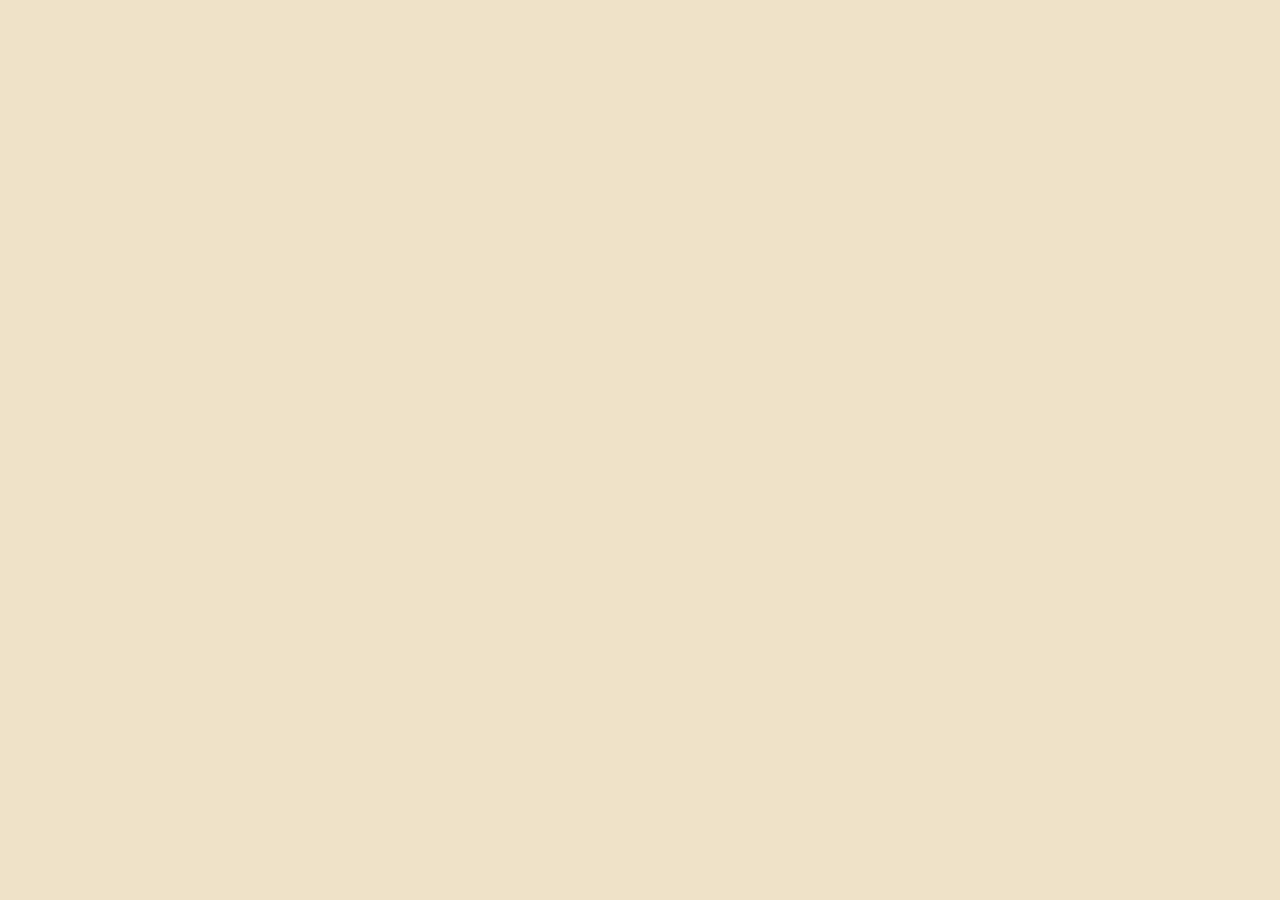
==== Index-1.html @ 39989523 "Add files via upload" ====
<!DOCTYPE html>
<html lang="fr">
<head>
    <meta charset="UTF-8">
    <meta name="viewport" content="width=device-width, initial-scale=1.0">
    <title>Agiftforyou</title>
    <link href="https://fonts.googleapis.com/css2?family=Pinyon+Script&family=Courier+Prime&display=swap" rel="stylesheet">
    <style>
        :root { --papier:#fbf3e4; --carton:#c9a36b; --encre:#3b2a1d; --rose:#d9627d; }
        * { box-sizing: border-box; }
        body { margin:0; background:#efe2c8; color:var(--encre); font-family:'Courier Prime',monospace; line-height:1.6; }
        a { color:var(--rose); }

        header.hero { text-align:center; padding:64px 20px 48px; }
        header.hero h1 { font-family:'Pinyon Script',cursive; font-size:4.5rem; margin:0; color:var(--rose); font-weight:400; }
        header.hero p { max-width:560px; margin:16px auto 28px; font-size:1.05rem; }
        .bouton { display:inline-block; background:var(--rose); color:#fff; text-decoration:none; padding:14px 30px;
                  border-radius:30px; font-size:1.05rem; box-shadow:0 6px 14px rgba(217,98,125,.35); transition:transform .2s; }
        .bouton:hover { transform:translateY(-2px); }

        section.etapes { max-width:900px; margin:0 auto; padding:24px 20px 48px; text-align:center; }
        section.etapes h2 { font-family:'Pinyon Script',cursive; font-size:2.4rem; font-weight:400; margin:0 0 24px; }
        .grille { display:grid; grid-template-columns:repeat(auto-fit, minmax(190px, 1fr)); gap:18px; }
        .carte { background:var(--papier); padding:22px 16px; border-radius:4px; box-shadow:0 6px 18px rgba(0,0,0,.12); }
        .carte .num { font-family:'Pinyon Script',cursive; font-size:2.2rem; color:var(--carton); }
        .carte h3 { margin:4px 0 6px; font-size:1rem; text-transform:uppercase; letter-spacing:.08em; }
        .carte p { margin:0; font-size:.9rem; }

        footer { text-align:center; padding:28px 20px 40px; font-size:.85rem; border-top:1px dashed var(--carton); max-width:900px; margin:0 auto; }
        footer a { margin:0 8px; }
    </style>
</head>
<body>
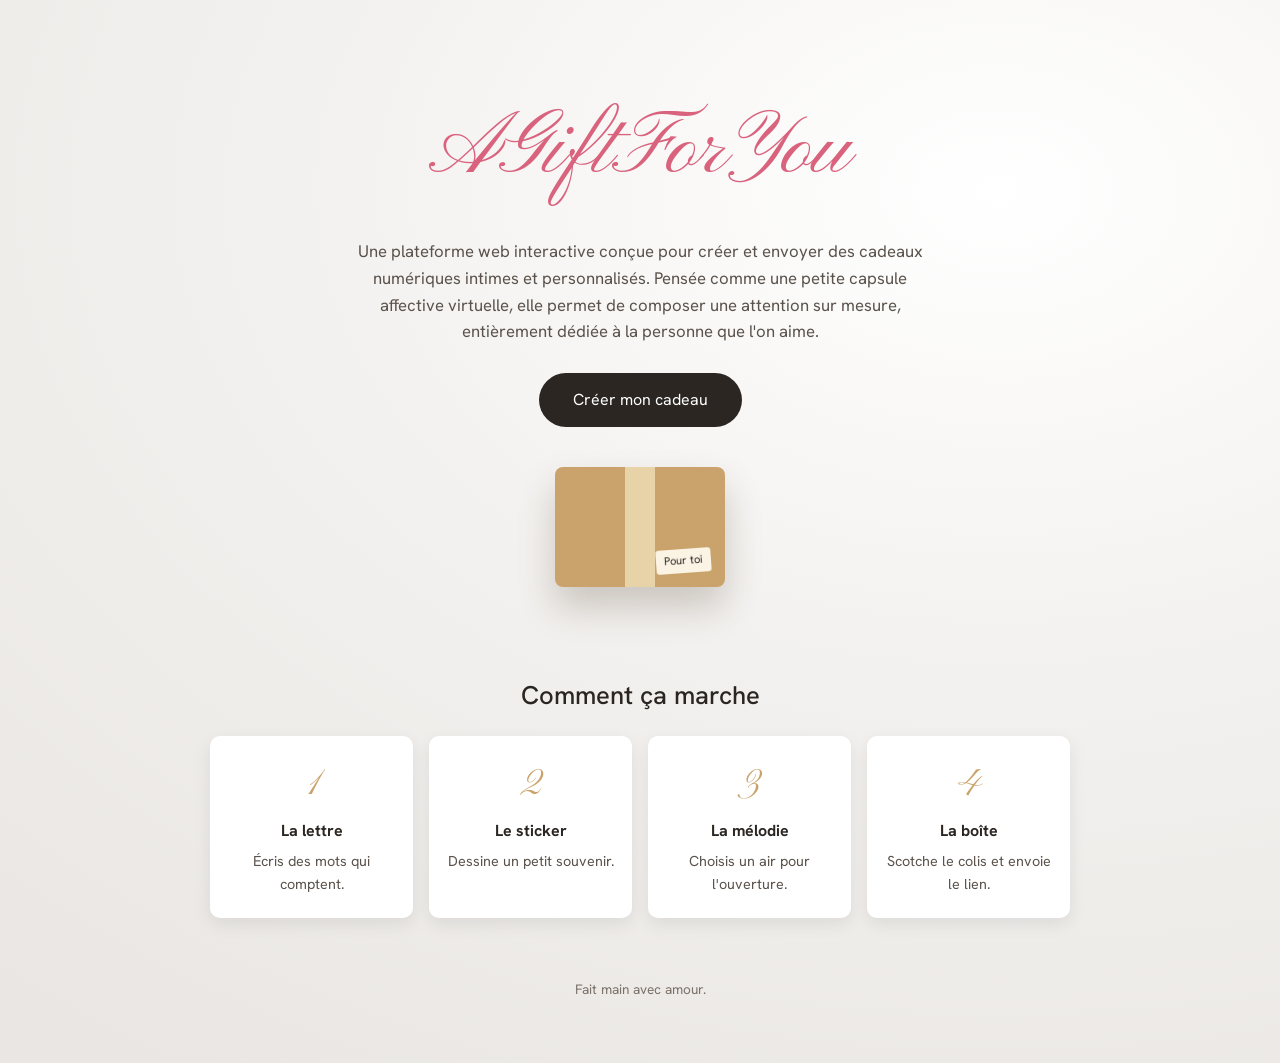
==== commit 96670fbc: "Add files via upload" ====
--- a/Index-1.html
+++ b/Index-1.html
@@ -3,31 +3,73 @@
 <head>
     <meta charset="UTF-8">
     <meta name="viewport" content="width=device-width, initial-scale=1.0">
-    <title>Agiftforyou</title>
-    <link href="https://fonts.googleapis.com/css2?family=Pinyon+Script&family=Courier+Prime&display=swap" rel="stylesheet">
+    <title>AGiftForYou</title>
+    <link href="https://fonts.googleapis.com/css2?family=Hanken+Grotesk:wght@400;500;600&family=Pinyon+Script&display=swap" rel="stylesheet">
     <style>
-        :root { --papier:#fbf3e4; --carton:#c9a36b; --encre:#3b2a1d; --rose:#d9627d; }
         * { box-sizing: border-box; }
-        body { margin:0; background:#efe2c8; color:var(--encre); font-family:'Courier Prime',monospace; line-height:1.6; }
-        a { color:var(--rose); }
+        body { margin: 0; font-family: 'Hanken Grotesk', system-ui, sans-serif; color: #2b2622; line-height: 1.6;
+               background: radial-gradient(120% 100% at 78% 18%, #ffffff 0%, #f3f1ef 46%, #e9e6e3 100%); min-height: 100dvh; }
 
-        header.hero { text-align:center; padding:64px 20px 48px; }
-        header.hero h1 { font-family:'Pinyon Script',cursive; font-size:4.5rem; margin:0; color:var(--rose); font-weight:400; }
-        header.hero p { max-width:560px; margin:16px auto 28px; font-size:1.05rem; }
-        .bouton { display:inline-block; background:var(--rose); color:#fff; text-decoration:none; padding:14px 30px;
-                  border-radius:30px; font-size:1.05rem; box-shadow:0 6px 14px rgba(217,98,125,.35); transition:transform .2s; }
-        .bouton:hover { transform:translateY(-2px); }
+        .hero { text-align: center; padding: clamp(48px, 9vh, 96px) 24px 24px; }
+        h1 { font-family: 'Pinyon Script', cursive; font-weight: 400; font-size: clamp(3rem, 10vw, 5.5rem);
+             color: #d9627d; margin: 0 0 16px; }
+        .hero p { max-width: 580px; margin: 0 auto 28px; font-size: 1.05rem; color: #5a524b; }
 
-        section.etapes { max-width:900px; margin:0 auto; padding:24px 20px 48px; text-align:center; }
-        section.etapes h2 { font-family:'Pinyon Script',cursive; font-size:2.4rem; font-weight:400; margin:0 0 24px; }
-        .grille { display:grid; grid-template-columns:repeat(auto-fit, minmax(190px, 1fr)); gap:18px; }
-        .carte { background:var(--papier); padding:22px 16px; border-radius:4px; box-shadow:0 6px 18px rgba(0,0,0,.12); }
-        .carte .num { font-family:'Pinyon Script',cursive; font-size:2.2rem; color:var(--carton); }
-        .carte h3 { margin:4px 0 6px; font-size:1rem; text-transform:uppercase; letter-spacing:.08em; }
-        .carte p { margin:0; font-size:.9rem; }
+        .bouton { display: inline-block; background: #2b2622; color: #fff; text-decoration: none; padding: 14px 34px;
+                  border-radius: 999px; transition: transform .2s, background .2s; }
+        .bouton:hover { transform: translateY(-2px); background: #d9627d; }
 
-        footer { text-align:center; padding:28px 20px 40px; font-size:.85rem; border-top:1px dashed var(--carton); max-width:900px; margin:0 auto; }
-        footer a { margin:0 8px; }
+        /* Boîte décorative */
+        .boite { position: relative; width: 170px; height: 120px; margin: 40px auto 0; }
+        .boite .corps { position: absolute; inset: 0; background: #c9a36b; border-radius: 8px; box-shadow: 0 20px 36px rgba(60,40,20,.22); }
+        .boite .ruban { position: absolute; top: 0; bottom: 0; left: 50%; width: 30px; margin-left: -15px; background: #e8d3a8; }
+        .boite .etiquette { position: absolute; bottom: 14px; right: 14px; background: #fbf3e4; font-size: .7rem; padding: 3px 8px;
+                            border-radius: 3px; transform: rotate(-4deg); }
+
+        /* Étapes */
+        .etapes { max-width: 900px; margin: 64px auto 0; padding: 0 20px; text-align: center; }
+        .etapes h2 { font-weight: 500; font-size: 1.6rem; margin: 0 0 20px; }
+        .grille { display: grid; grid-template-columns: repeat(auto-fit, minmax(190px, 1fr)); gap: 16px; }
+        .carte { background: #fff; padding: 22px 16px; border-radius: 10px; box-shadow: 0 6px 18px rgba(0,0,0,.08); }
+        .carte span { font-family: 'Pinyon Script', cursive; font-size: 2.2rem; color: #c9a36b; }
+        .carte h3 { margin: 4px 0 6px; font-size: 1rem; }
+        .carte p { margin: 0; font-size: .9rem; color: #5a524b; }
+
+        footer { text-align: center; padding: 48px 20px; font-size: .85rem; color: #7a7068; }
+
+        /* Animation d'apparition */
+        @keyframes monter { from { opacity: 0; transform: translateY(18px); } to { opacity: 1; transform: none; } }
+        .hero, .boite, .etapes { animation: monter .9s ease both; }
+        @media (prefers-reduced-motion: reduce) { .hero, .boite, .etapes { animation: none; } }
     </style>
 </head>
-<body>+<body>
+
+    <header class="hero">
+        <h1>AGiftForYou</h1>
+        <p>Une plateforme web interactive conçue pour créer et envoyer des cadeaux numériques intimes et personnalisés. Pensée comme une petite capsule affective virtuelle, elle permet de composer une attention sur mesure, entièrement dédiée à la personne que l'on aime.</p>
+        <a class="bouton" href="creer.html">Créer mon cadeau</a>
+
+        <div class="boite">
+            <div class="corps"></div>
+            <div class="ruban"></div>
+            <div class="etiquette">Pour toi</div>
+        </div>
+    </header>
+
+    <section class="etapes">
+        <h2>Comment ça marche</h2>
+        <div class="grille">
+            <div class="carte"><span>1</span><h3>La lettre</h3><p>Écris des mots qui comptent.</p></div>
+            <div class="carte"><span>2</span><h3>Le sticker</h3><p>Dessine un petit souvenir.</p></div>
+            <div class="carte"><span>3</span><h3>La mélodie</h3><p>Choisis un air pour l'ouverture.</p></div>
+            <div class="carte"><span>4</span><h3>La boîte</h3><p>Scotche le colis et envoie le lien.</p></div>
+        </div>
+    </section>
+
+    <footer>
+        <p>Fait main avec amour.</p>
+    </footer>
+
+</body>
+</html>
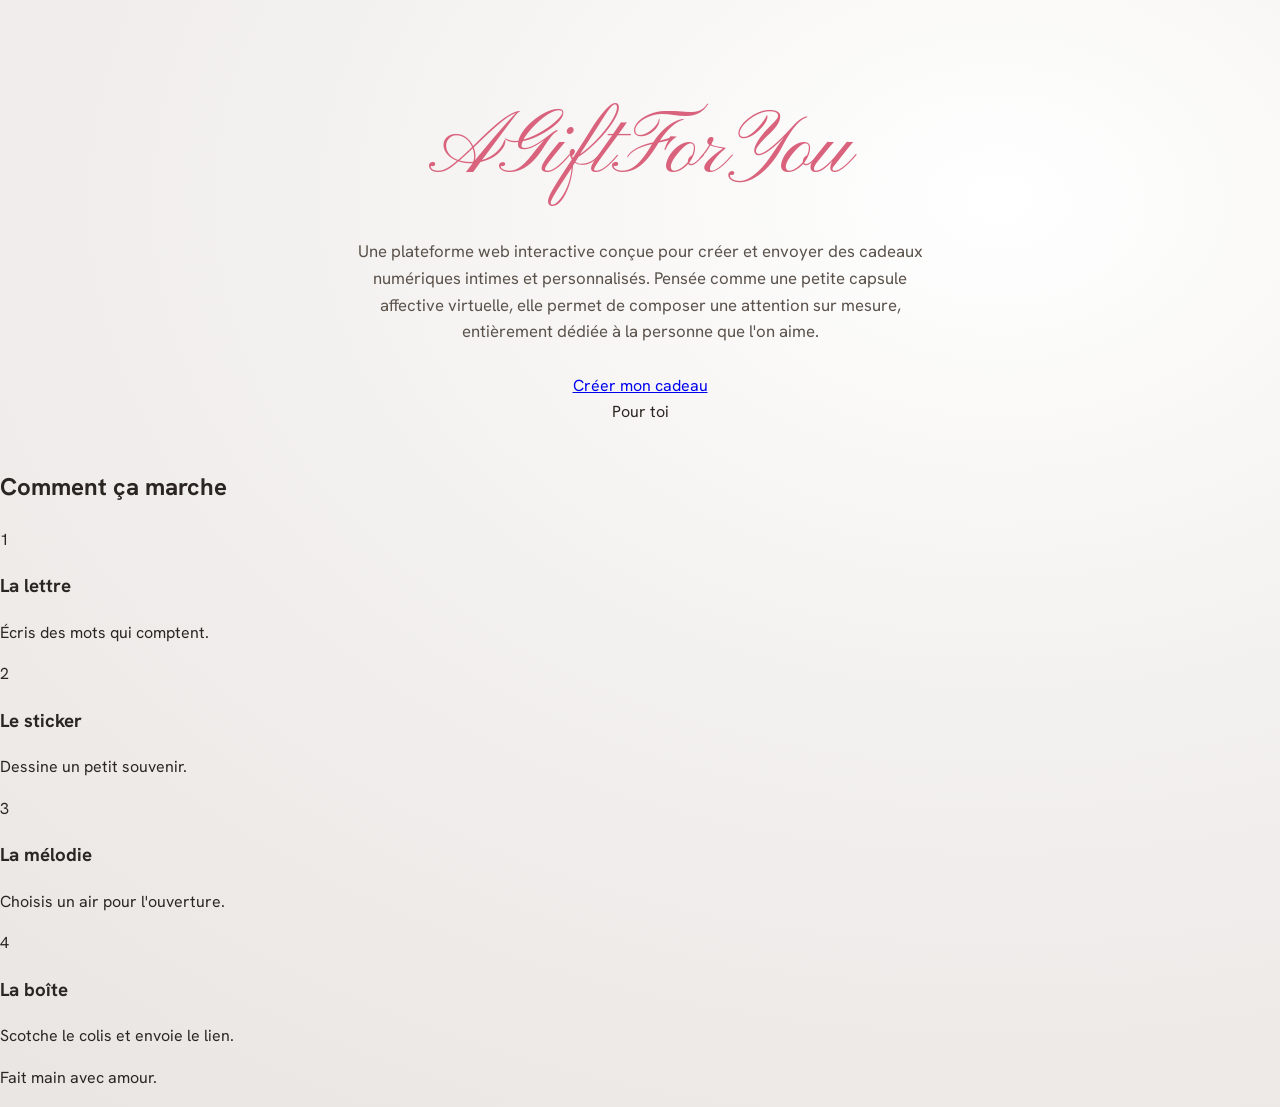
==== commit acb9bd57: "Add files via upload" ====
--- a/Index-1.html
+++ b/Index-1.html
@@ -14,37 +14,10 @@
         h1 { font-family: 'Pinyon Script', cursive; font-weight: 400; font-size: clamp(3rem, 10vw, 5.5rem);
              color: #d9627d; margin: 0 0 16px; }
         .hero p { max-width: 580px; margin: 0 auto 28px; font-size: 1.05rem; color: #5a524b; }
-
-        .bouton { display: inline-block; background: #2b2622; color: #fff; text-decoration: none; padding: 14px 34px;
-                  border-radius: 999px; transition: transform .2s, background .2s; }
-        .bouton:hover { transform: translateY(-2px); background: #d9627d; }
-
-        /* Boîte décorative */
-        .boite { position: relative; width: 170px; height: 120px; margin: 40px auto 0; }
-        .boite .corps { position: absolute; inset: 0; background: #c9a36b; border-radius: 8px; box-shadow: 0 20px 36px rgba(60,40,20,.22); }
-        .boite .ruban { position: absolute; top: 0; bottom: 0; left: 50%; width: 30px; margin-left: -15px; background: #e8d3a8; }
-        .boite .etiquette { position: absolute; bottom: 14px; right: 14px; background: #fbf3e4; font-size: .7rem; padding: 3px 8px;
-                            border-radius: 3px; transform: rotate(-4deg); }
-
-        /* Étapes */
-        .etapes { max-width: 900px; margin: 64px auto 0; padding: 0 20px; text-align: center; }
-        .etapes h2 { font-weight: 500; font-size: 1.6rem; margin: 0 0 20px; }
-        .grille { display: grid; grid-template-columns: repeat(auto-fit, minmax(190px, 1fr)); gap: 16px; }
-        .carte { background: #fff; padding: 22px 16px; border-radius: 10px; box-shadow: 0 6px 18px rgba(0,0,0,.08); }
-        .carte span { font-family: 'Pinyon Script', cursive; font-size: 2.2rem; color: #c9a36b; }
-        .carte h3 { margin: 4px 0 6px; font-size: 1rem; }
-        .carte p { margin: 0; font-size: .9rem; color: #5a524b; }
-
-        footer { text-align: center; padding: 48px 20px; font-size: .85rem; color: #7a7068; }
-
-        /* Animation d'apparition */
-        @keyframes monter { from { opacity: 0; transform: translateY(18px); } to { opacity: 1; transform: none; } }
-        .hero, .boite, .etapes { animation: monter .9s ease both; }
-        @media (prefers-reduced-motion: reduce) { .hero, .boite, .etapes { animation: none; } }
     </style>
 </head>
 <body>
-
+    <!-- Le contenu <body> reste identique à la Version 1 -->
     <header class="hero">
         <h1>AGiftForYou</h1>
         <p>Une plateforme web interactive conçue pour créer et envoyer des cadeaux numériques intimes et personnalisés. Pensée comme une petite capsule affective virtuelle, elle permet de composer une attention sur mesure, entièrement dédiée à la personne que l'on aime.</p>
@@ -70,6 +43,5 @@
     <footer>
         <p>Fait main avec amour.</p>
     </footer>
-
 </body>
 </html>
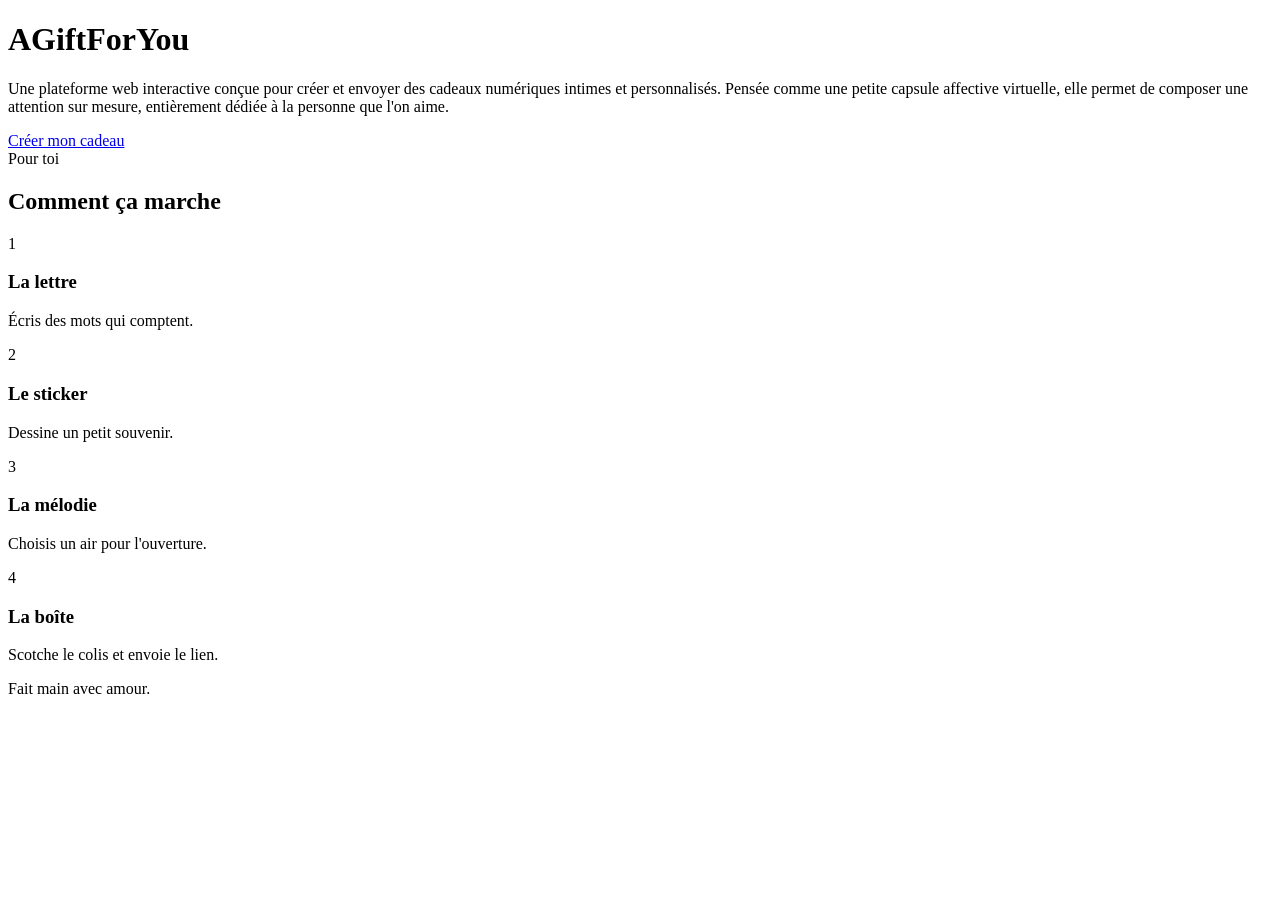
==== commit 9248b5c0: "Add files via upload" ====
--- a/Index-1.html
+++ b/Index-1.html
@@ -4,20 +4,9 @@
     <meta charset="UTF-8">
     <meta name="viewport" content="width=device-width, initial-scale=1.0">
     <title>AGiftForYou</title>
-    <link href="https://fonts.googleapis.com/css2?family=Hanken+Grotesk:wght@400;500;600&family=Pinyon+Script&display=swap" rel="stylesheet">
-    <style>
-        * { box-sizing: border-box; }
-        body { margin: 0; font-family: 'Hanken Grotesk', system-ui, sans-serif; color: #2b2622; line-height: 1.6;
-               background: radial-gradient(120% 100% at 78% 18%, #ffffff 0%, #f3f1ef 46%, #e9e6e3 100%); min-height: 100dvh; }
-
-        .hero { text-align: center; padding: clamp(48px, 9vh, 96px) 24px 24px; }
-        h1 { font-family: 'Pinyon Script', cursive; font-weight: 400; font-size: clamp(3rem, 10vw, 5.5rem);
-             color: #d9627d; margin: 0 0 16px; }
-        .hero p { max-width: 580px; margin: 0 auto 28px; font-size: 1.05rem; color: #5a524b; }
-    </style>
 </head>
 <body>
-    <!-- Le contenu <body> reste identique à la Version 1 -->
+
     <header class="hero">
         <h1>AGiftForYou</h1>
         <p>Une plateforme web interactive conçue pour créer et envoyer des cadeaux numériques intimes et personnalisés. Pensée comme une petite capsule affective virtuelle, elle permet de composer une attention sur mesure, entièrement dédiée à la personne que l'on aime.</p>
@@ -43,5 +32,6 @@
     <footer>
         <p>Fait main avec amour.</p>
     </footer>
+
 </body>
 </html>
